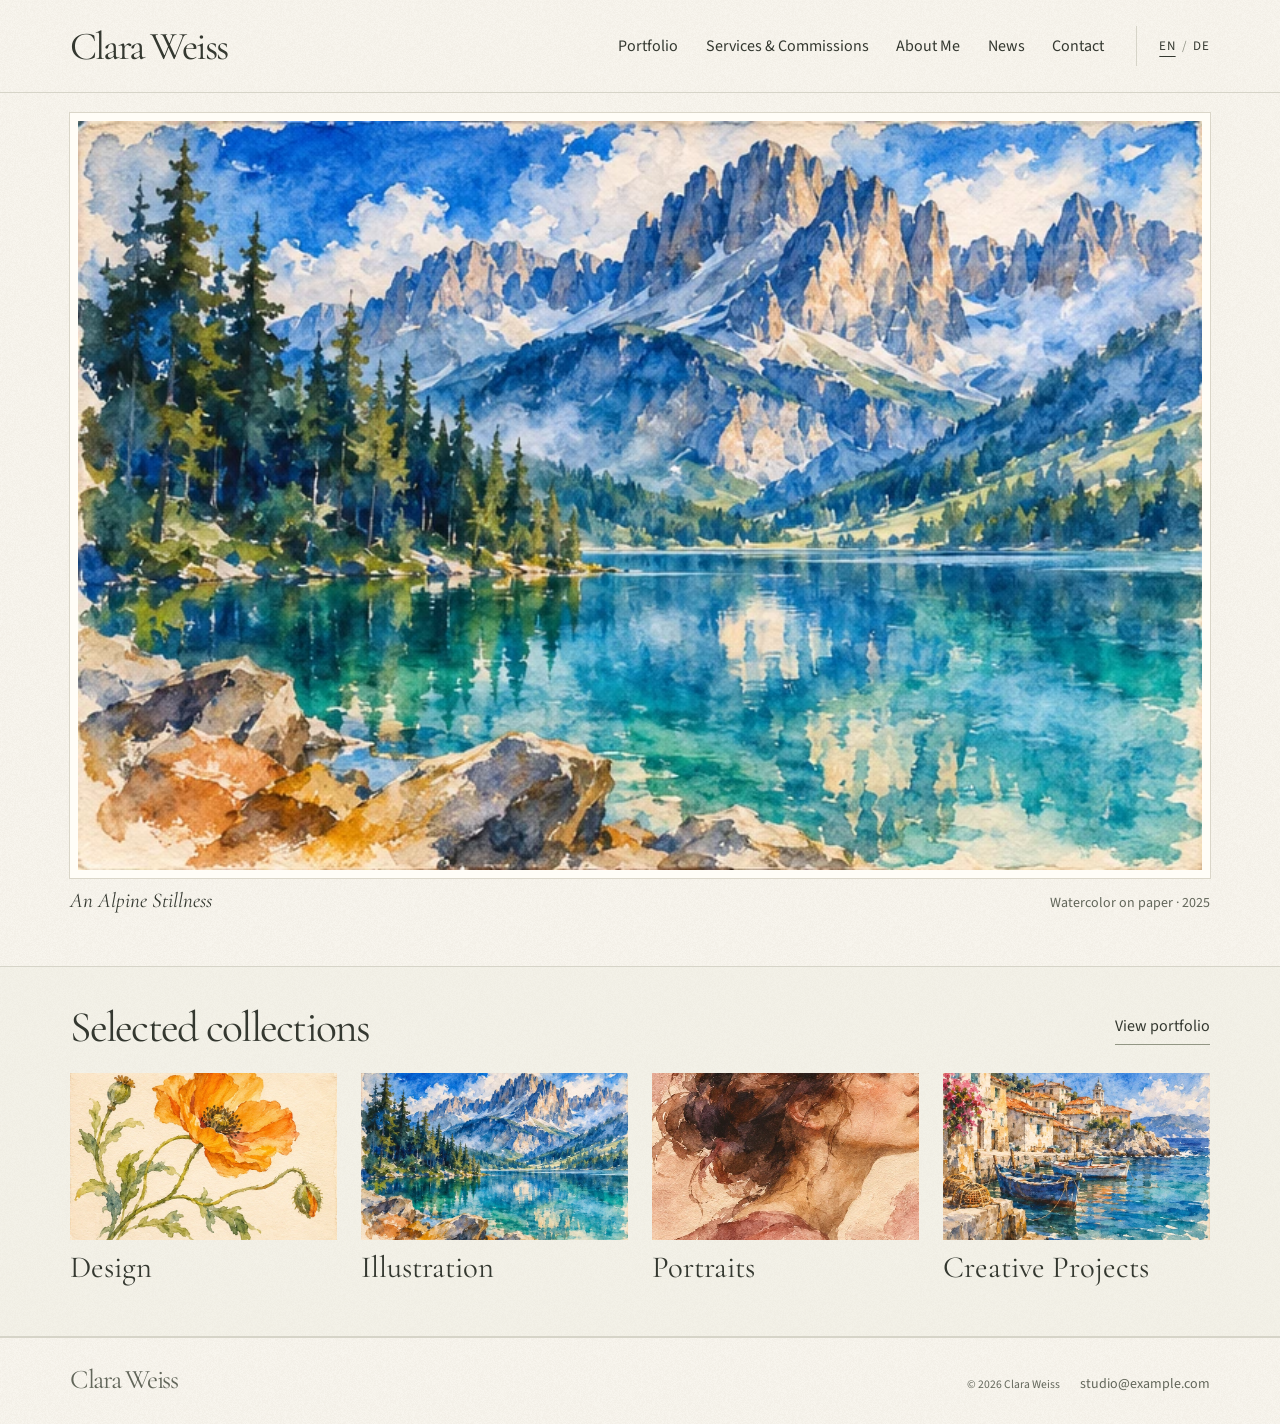
==== index.html @ d81444ab "Initial commit" ====
<!doctype html>
<html lang="en">
<head>
  <meta charset="utf-8">
  <meta name="viewport" content="width=device-width, initial-scale=1">
  <meta name="description" content="Explore Clara Weiss’s portfolio of watercolor paintings, illustration and works on paper.">
  <title>Clara Weiss · Artist Portfolio</title>
  <link rel="icon" type="image/png" href="./favicon.png">
  <link rel="stylesheet" href="./css/style.css">
  <script type="module" blocking="render" src="./js/main.js"></script>
</head>
<body data-page="index">
  <noscript>Please enable JavaScript to view the catalogue. Bitte aktivieren Sie JavaScript, um den Katalog zu öffnen.</noscript>
  <header></header>
  <main id="main" tabindex="-1"></main>
  <footer></footer>
</body>
</html>
---- css/style.css ----
@font-face{font-family:Cormorant;src:url('../fonts/cormorant-garamond-latin-400-normal.woff2') format('woff2');font-display:swap}
@font-face{font-family:Cormorant;src:url('../fonts/cormorant-garamond-latin-400-italic.woff2') format('woff2');font-style:italic;font-display:swap}
@font-face{font-family:Source;src:url('../fonts/source-sans-3-latin-400-normal.woff2') format('woff2');font-display:swap}
:root{
  --paper:#f8f5ee; --ink:#343830; --soft:#62665a; --rule:#d6d4c8;
  --olive:#485440; --serif:Cormorant,Georgia,serif;
}
*{box-sizing:border-box}
body{margin:0;background:var(--paper) url('../images/textures/grain.png');color:var(--ink);font:17px/1.55 Source,Arial,sans-serif}
.wrap{width:min(89%,1380px);margin-inline:auto}
a{color:inherit;text-decoration:none}
a:hover{color:var(--olive);text-decoration:underline;text-underline-offset:.25em}
button{font:inherit;color:inherit;cursor:pointer}
:focus-visible{outline:2px solid #586a4b;outline-offset:4px}
img{display:block;width:100%;height:auto}
img[data-protected-artwork]{-webkit-touch-callout:none;-webkit-user-select:none;user-select:none}
figure,p,h1,h2,h3{margin:0}
h1,h2,h3,.brand{font-family:var(--serif);font-weight:400;line-height:1.03}
header{border-bottom:1px solid var(--rule);position:relative;z-index:1}
.mast,.foot,.section-bar,nav,.languages{display:flex;align-items:center}
.mast{min-height:92px;gap:32px}
.brand{font-size:clamp(33px,3.1vw,50px);letter-spacing:-.055em;overflow-wrap:anywhere}
nav{margin-left:auto;gap:clamp(16px,2.15vw,38px);font-size:16px}
nav a[aria-current],.languages a[aria-current]{text-decoration:underline;text-underline-offset:6px}
.nav-instagram{display:grid;place-items:center;flex:none;width:44px;height:44px;margin-inline-start:-8px}
.languages{border-left:1px solid var(--rule);padding-left:22px;gap:6px;font-size:13px;letter-spacing:.05em}
.languages span{color:#929487}
.languages a{padding-block:10px}
.menu{display:none}
.skip{position:absolute;top:-80px;background:white;padding:6px}
.skip:focus{top:0}
.visually-hidden{position:absolute;width:1px;height:1px;overflow:hidden;clip-path:inset(50%);white-space:nowrap}
.hero{padding-block:20px clamp(40px,4vw,70px)}
h1{font-size:clamp(58px,6.8vw,108px);letter-spacing:-.05em}
.section-title p,.editorial p,.article p,.news-entry p,.rich-text{color:var(--soft);max-width:48ch}
.feature{margin-inline:auto}
.feature-tall{width:min(100%,calc(clamp(360px,76svh,900px) * var(--feature-ratio)))}
.feature img{border:8px solid #fffdf7;outline:1px solid #dad6c9}
figcaption{display:flex;align-items:baseline;justify-content:space-between;gap:6px 8px;flex-wrap:wrap;padding-top:10px;overflow-wrap:anywhere}
figcaption em{font:italic 21px/1.2 var(--serif)}
.caption-meta,time{color:var(--soft);font-size:14px}
.caption-description{flex-basis:100%;color:var(--soft);font-size:15px;white-space:pre-line}
.selected{border-block:1px solid var(--rule);background:rgba(233,231,218,.3);padding:38px 0 52px}
.section-bar{justify-content:space-between;gap:16px;margin-bottom:24px}
h2{font-size:clamp(34px,3.4vw,52px);letter-spacing:-.04em}
.text-link{display:inline-block;font-size:16px;border-bottom:1px solid #929684;padding:5px 0}
.collections,.editorial,.news-entry{display:grid;gap:30px}
.collections{grid-template-columns:repeat(2,minmax(0,1fr));row-gap:44px}
.compact{grid-template-columns:repeat(4,minmax(0,1fr));gap:24px}
.preview-image{aspect-ratio:1.6;background:#eeeade}
.preview-image img{height:100%;object-fit:cover}
.preview-title{font-size:clamp(28px,2.4vw,40px);margin-top:12px;letter-spacing:normal;overflow-wrap:anywhere}
.service-previews{grid-template-columns:repeat(3,minmax(0,1fr))}
.interior{padding-block:55px 80px;min-height:68vh}
.section-title{margin-bottom:36px}
.section-title p,.article p{margin-top:20px;font-size:20px}
.back{display:inline-block;margin-bottom:24px;font-size:15px}
.gallery{
  --gallery-columns:3;
  --gallery-gap:30px;
  display:grid;
  grid-template-columns:repeat(var(--gallery-columns),minmax(0,1fr));
  align-items:start;
  gap:var(--gallery-gap);
}
.gallery.masonry{position:relative;display:block}
.gallery.masonry>figure{position:absolute;width:var(--column-width)}
.art-button img:not([width]){aspect-ratio:auto 3 / 2}
.art-button{display:block;width:100%;background:none;border:0;padding:0;cursor:zoom-in}
.editorial,.news-entry{grid-template-columns:1fr 1fr;gap:8%;align-items:start}
.editorial h2{font-size:32px;margin-bottom:10px}
.editorial .text-link{margin-top:22px}
.editorial img{max-height:65vh;object-fit:contain}
.news-entry{border-top:1px solid var(--rule);padding-top:28px;align-items:center}
.news-entry h2{margin:12px 0}
.news-entry-text{grid-template-columns:1fr}
.article{max-width:760px}
.article>figure{margin-top:25px}
.rich-text{overflow-wrap:anywhere}
.rich-text>*+*{margin-top:1em}
.rich-text h2{font-size:clamp(32px,3.4vw,48px)}
.rich-text h3{font-size:28px}
.rich-text a,.contact-line a,.social-links a{text-decoration:underline;text-underline-offset:.25em}
.rich-text img{width:auto;max-width:100%}
.rich-text pre{white-space:pre-wrap}
.rich-text blockquote{margin-inline:0;padding-inline-start:1em;border-inline-start:1px solid var(--rule)}
.rich-text table{display:block;overflow:auto;border-collapse:collapse}
.rich-text :is(th,td){padding:.35em .6em;border:1px solid var(--rule)}
.service-detail{max-width:760px}
.service-detail .section-title{margin-bottom:24px}
.service-detail .text-link,.contact-line,.social-links{margin-top:22px}
.service-gallery{display:grid;grid-template-columns:repeat(2,minmax(0,1fr));align-items:start;gap:30px;margin-top:36px}
.social-links{display:flex;flex-wrap:wrap;gap:12px 24px;padding:0;list-style:none}
.contact-email{font:italic clamp(28px,4vw,60px) var(--serif);text-decoration:underline;text-decoration-thickness:1px;text-underline-offset:8px;overflow-wrap:anywhere}
footer{border-top:1px solid var(--rule)}
.foot{align-items:baseline;flex-wrap:wrap;gap:20px;padding-block:28px;color:var(--soft);font-size:14px;overflow-wrap:anywhere}
.foot .brand{font-size:27px}.foot small{margin-left:auto}
.viewer{
  --viewer-gutter:clamp(8px,2vw,32px);
  --viewer-block-padding:6px;
  --viewer-top:max(var(--viewer-block-padding),env(safe-area-inset-top));
  --viewer-left:max(var(--viewer-gutter),env(safe-area-inset-left),env(safe-area-inset-right));
  --viewer-right:var(--viewer-left);
  position:fixed;
  inset:0;
  width:100%;
  height:100%;
  height:100dvh;
  max-width:none;
  max-height:none;
  border:0;
  padding:var(--viewer-top) var(--viewer-right) max(var(--viewer-block-padding),env(safe-area-inset-bottom)) var(--viewer-left);
  overflow:hidden;
  background:var(--paper);
  color:var(--ink);
}
.viewer[open]{display:grid;grid-template-rows:auto minmax(0,1fr);gap:4px}
.viewer::backdrop{background:#36392f}
.viewer.viewer-pointer-focus :focus,.art-button.viewer-pointer-focus:focus{outline:none}
body:has(.viewer[open]){overflow:hidden}
.viewer-stage{
  display:grid;
  grid-template-columns:minmax(0,1fr) auto minmax(0,1fr);
  grid-template-rows:minmax(0,1fr) auto auto;
  min-width:0;
  min-height:0;
}
.viewer-stage figcaption{
  grid-area:2/1/4/-1;
  display:grid;
  grid-template-columns:subgrid;
  grid-template-rows:subgrid;
  align-items:center;
  gap:0 12px;
  padding-top:2px;
}
.viewer-stage figcaption > *{min-width:0;max-height:var(--viewer-caption-height,min(14dvh,4rem));overflow:auto}
.viewer-stage figcaption:focus-visible,.viewer-stage figcaption > :focus-visible{outline-offset:-2px}
.viewer-stage figcaption em{grid-area:1/1}
.viewer-stage .caption-meta{grid-area:1/3;text-align:right}
.viewer-stage .caption-description{--viewer-caption-height:min(18dvh,6rem);grid-area:2/1/3/-1;margin-top:2px}
.viewer-viewport{grid-area:1/1/2/-1;position:relative;overflow:hidden;touch-action:none;min-height:0}
/* The viewport outlines the zoom control when the enlarged image edges are clipped. */
.viewer:not(.viewer-pointer-focus) .viewer-viewport:has(.viewer-image[aria-pressed="true"]:focus-visible){outline:2px solid #586a4b;outline-offset:2px}
.viewer-controls,.steps{display:flex;align-items:center;-webkit-user-select:none;user-select:none}
.viewer-controls{justify-content:end}
.steps{grid-area:2/2;justify-content:center;gap:18px;z-index:1}
:is(.viewer-controls,.steps) button{background:transparent;border:0;padding:9px 16px;min-width:44px;min-height:44px}
:is(.viewer-controls,.steps) button:hover{background:rgba(233,231,218,.65);color:var(--olive)}
:is(.viewer-controls,.steps) button:focus-visible{outline-offset:2px}
.menu{background:transparent;border:1px solid var(--rule);padding:8px 15px;min-height:44px}
.viewer-image,.viewer-adjacent{position:absolute;z-index:1}
.viewer-image{padding:0;background:none;border:0;cursor:zoom-in;-webkit-user-select:none;user-select:none}
.viewer-image:focus-visible{outline-offset:-2px}
.viewer-image[aria-pressed="true"]:focus-visible{outline:none}
.viewer-adjacent{top:0;left:0;width:100%;height:100%;pointer-events:none}
.viewer-image img,.viewer-adjacent img{width:100%;height:100%;object-fit:contain}
.viewer-image[aria-pressed="true"]{cursor:zoom-out}
.viewer-image[aria-pressed="true"]:active{cursor:grab}
.viewer-viewport.dragging,.viewer-viewport.dragging .viewer-image{cursor:grabbing}
.viewer-side{display:none}
@media(hover:hover) and (pointer:fine){
  /* Keep the arrows available to assistive technology and reveal them on keyboard focus. */
  .viewer .steps{opacity:0;pointer-events:none}
  .viewer:not(.viewer-pointer-focus) .steps:has(:focus-visible),
  .viewer-side-fallback .steps,
  .viewer:has(.viewer-image[hidden]) .steps{opacity:1;pointer-events:auto}
  .viewer-image:not([hidden],[aria-pressed="true"]) ~ .viewer-side{
    position:absolute;
    inset-block:0;
    width:var(--viewer-side-width,0px);
    display:block;
    overflow:hidden;
    cursor:pointer;
  }
  .viewer-side-left{left:0}
  .viewer-side-right{right:0}
  .viewer-adjacent:not([hidden]) ~ .viewer-side{pointer-events:none}
  .viewer-side::after{
    content:"";
    position:absolute;
    top:var(--viewer-chevron-top);
    box-sizing:border-box;
    width:19px;
    height:19px;
    border:solid currentColor;
    border-width:2px 2px 0 0;
    opacity:.18;
    pointer-events:none;
    transform:translateX(-6px) rotate(45deg);
  }
  .viewer-side-left::after{
    left:var(--viewer-chevron-left);
    translate:-50% -50%;
    transform:translateX(6px) rotate(-135deg);
  }
  .viewer-side-right::after{right:var(--viewer-chevron-right);translate:50% -50%}
  .viewer-side:hover::after{opacity:.3}
  :is(.viewer-hide-chevrons,.viewer-side-fallback) .viewer-side::after{content:none}
}
@media(orientation:landscape) and (max-height:500px){
  .viewer{
    --viewer-block-padding:4px;
    --viewer-left:max(var(--viewer-gutter),env(safe-area-inset-left));
    --viewer-right:max(var(--viewer-gutter),env(safe-area-inset-right));
  }
  .viewer[open]{gap:2px}
}
@media(orientation:portrait) and (max-width:650px){
  .viewer-stage figcaption{
    grid-area:2/1/3/-1;
    display:flex;
    align-items:baseline;
    gap:2px 8px;
    max-height:min(25dvh,7rem);
    overflow:auto;
    transform:translateY(var(--caption-offset,0px));
  }
  .viewer-stage figcaption > *{max-height:none;overflow:visible}
  .viewer .steps{grid-area:3/1/4/-1;margin-top:2px}
}
@media(orientation:landscape) and (max-height:500px), (hover:hover) and (pointer:fine){
  .viewer .steps{position:absolute;grid-area:auto;top:var(--viewer-top);left:var(--viewer-left);margin-top:0}
}
@media(max-width:1020px){
  .mast{gap:18px;min-height:78px}
  nav{gap:14px;font-size:15px}.languages{padding-left:14px}
  .compact{gap:16px}
}
@media(max-width:850px){
  .menu{display:flex;align-items:center;gap:9px;border:0;padding:8px 0}
  .menu i{display:block;width:18px;height:9px;border-block:1px solid}
  .languages{margin-left:auto;border:0}
  nav{display:none;position:absolute;top:100%;left:0;right:0;padding:12px 5.5% 20px;background:var(--paper);border-block:1px solid var(--rule)}
  nav.open{display:flex;align-items:stretch;flex-direction:column;gap:0}nav a{padding:10px 0}
  .nav-instagram{margin-inline-start:0}
  .compact,.service-previews{grid-template-columns:repeat(2,minmax(0,1fr))}
  .gallery{--gallery-columns:2}
}
@media(max-width:650px){
  .wrap{width:88%}.mast{min-height:72px;gap:15px}.brand{font-size:34px}
  .editorial,.news-entry{grid-template-columns:1fr;gap:30px}
  .hero{padding-block:14px 36px}
  .feature img{border-width:5px}
  .section-bar{align-items:baseline;flex-wrap:wrap;gap:8px}.selected{padding:28px 0}
  .collections,.service-gallery{grid-template-columns:1fr;gap:28px}
  .gallery{--gallery-columns:1;--gallery-gap:28px}
  .section-bar .text-link{font-size:14px}.interior{padding-block:32px 52px}
  .foot{gap:8px 18px}.foot small{margin-left:0}.foot a:last-child{width:100%}
  figcaption em{font-size:19px}.caption-meta{font-size:13px}
}
.editorial > div{min-width:0}
.interior h1{hyphens:auto;overflow-wrap:anywhere}
@media(prefers-reduced-motion:no-preference){
  @view-transition{navigation:auto}
  body[data-page]>header{view-transition-name:site-header}
  ::view-transition-group(root),::view-transition-group(site-header){animation:none}
  ::view-transition-old(root),::view-transition-new(root){
    animation-duration:140ms;
    animation-timing-function:ease-out;
  }
  ::view-transition-old(site-header){display:none}
  ::view-transition-new(site-header){animation:none}
  .page-arrival{animation:content-arrival 120ms ease-out}
  .image-arrival{animation:content-arrival 100ms ease-out}
  @keyframes content-arrival{from{opacity:.85}}
}
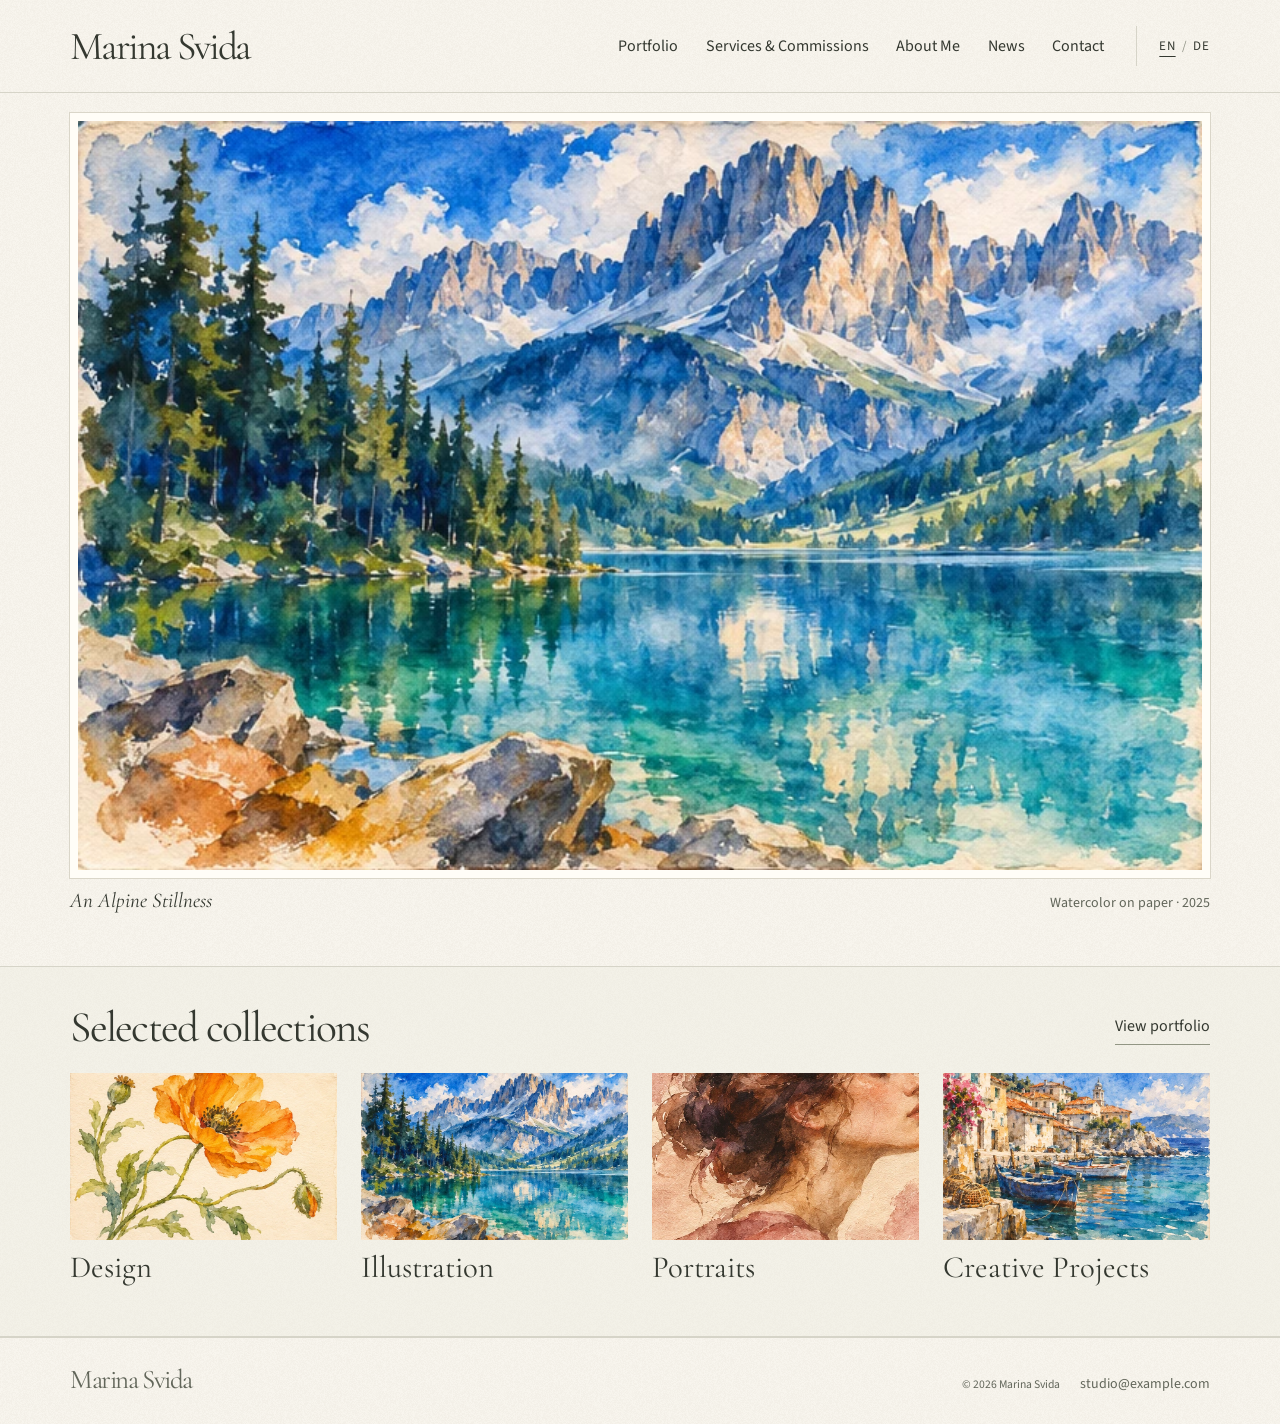
==== commit c430c134: "Update portfolio details for Marina Svida" ====
--- a/index.html
+++ b/index.html
@@ -3,8 +3,8 @@
 <head>
   <meta charset="utf-8">
   <meta name="viewport" content="width=device-width, initial-scale=1">
-  <meta name="description" content="Explore Clara Weiss’s portfolio of watercolor paintings, illustration and works on paper.">
-  <title>Clara Weiss · Artist Portfolio</title>
+  <meta name="description" content="Explore Marina Svida’s portfolio of watercolor paintings, illustration and works on paper.">
+  <title>Marina Svida · Portfolio</title>
   <link rel="icon" type="image/png" href="./favicon.png">
   <link rel="stylesheet" href="./css/style.css">
   <script type="module" blocking="render" src="./js/main.js"></script>
